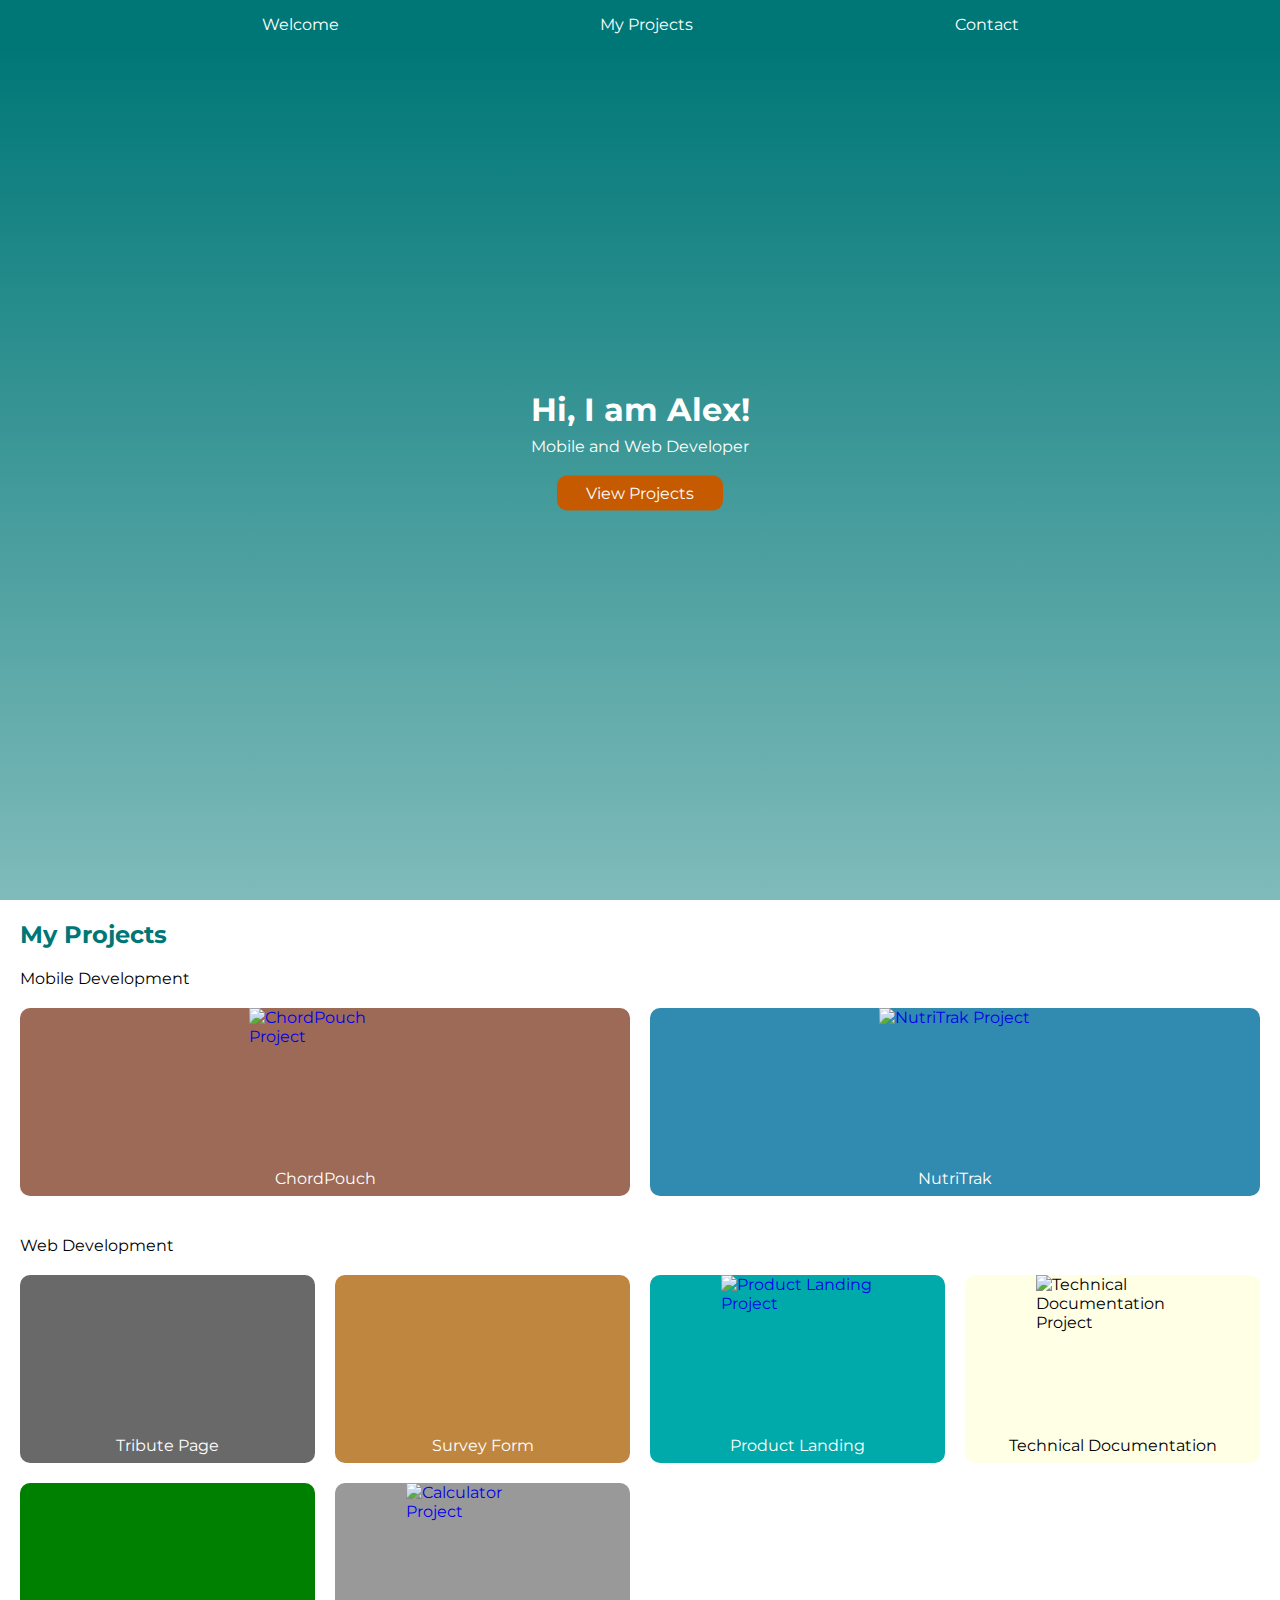
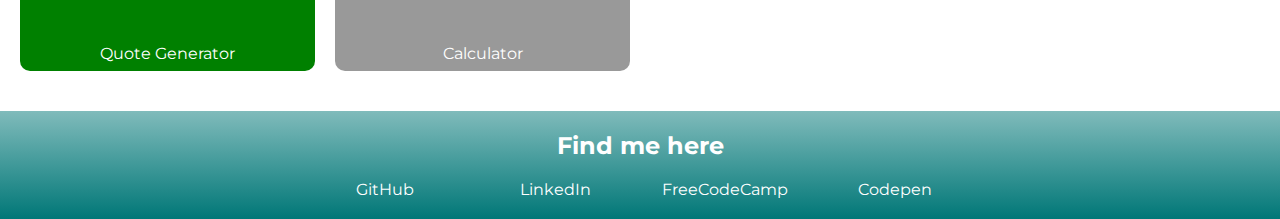
==== index.html @ d2c8f165 "Finished Survey Form" ====
<!DOCTYPE html>
<html>
<head>
	<link rel="stylesheet" href="styles/portfolio.css">
	<link rel="stylesheet" href="https://fonts.googleapis.com/css?family=Montserrat&display=swap">
	<meta name="viewport" content="width=device-width, initial-scale=1">
	<title>Alex - Mobile and Web Developer</title>
</head>
<body>

<!-- NAV BAR -->

	<nav>
		<ul id="nav-ul">
			<li class="nav-li"><a class="nav-a text-white" href="#welcome">Welcome</a></li>
			<li class="nav-li"><a class="nav-a text-white" href="#projects">My Projects</a></li>
			<li class="nav-li"><a class="nav-a text-white" href="#contact">Contact</a></li>
		</ul>
	</nav>

<!-- MAIN -->

	<main>

<!-- WELCOME -->

		<section id="welcome">
			<div id="welcome-box" class="text-center">
				<h1 class="text-white">Hi, I am Alex!</h1>
				<p id="welcome-subtitle" class="text-white">Mobile and Web Developer</p>
				<a id="welcome-button" class="text-white" href="#projects">View Projects</a>
			</div>
		</section>

<!-- PROJECTS -->

		<section id="projects">
			<h2 id="projects-header">My Projects</h2>
			<section>
				<h4 class="projects-subheader">Mobile Development</h4>
				<div class="projects-section">
					<a class="projects-tile" id="chordpouch" target="_blank" href="https://apps.apple.com/us/app/chordpouch/id1476239478?ls=1">
						<img class="center-img" src="https://live.staticflickr.com/65535/49219674846_d15f33db39_o.jpg" alt="ChordPouch Project">
						<p class="text-white text-center">ChordPouch</p>
					</a>
					<a class="projects-tile" id="nutritrak" target="_blank" href="https://apps.apple.com/au/app/nutritrak-nutrition-tracker-and-meal-planner/id1261971181?ls=1">
						<img class="center-img" src="https://live.staticflickr.com/65535/49219192853_fb8498968f_o.jpg" alt="NutriTrak Project">
						<p class="text-white text-center">NutriTrak</p>
					</a>
				</div>
			</section>
			<section>
				<h4 class="projects-subheader">Web Development</h4>
				<div class="projects-section">
					<a class="projects-tile" id="tribute" target="_blank" href="tribute-page.html">
						<div class="fill-img" id="tribute-img"></div>
						<p class="text-white text-center">Tribute Page</p>
					</a>
					<a class="projects-tile" id="survey" target="_blank" href="survey-form.html">
						<div class="fill-img" id="survey-img"></div>
						<p class="text-white text-center">Survey Form</p>
					</a>
					<a class="projects-tile" id="landing" target="_blank" href="https://codepen.io/alexhocking23/full/yLyyPZa/">
						<img class="center-img" src="https://live.staticflickr.com/65535/49222155852_98a49d2c55_o.jpg" alt="Product Landing Project">
						<p class="text-white text-center">Product Landing</p>
					</a>
					<a class="projects-tile" id="documentation" target="_blank" href="https://codepen.io/alexhocking23/full/PowPVPq/">
						<img class="center-img" src="https://live.staticflickr.com/65535/49222595837_65521674ef_o.jpg" alt="Technical Documentation Project">
						<p class="text-center">Technical Documentation</p>
					</a>
					<a class="projects-tile" id="quote" target="_blank" href="https://codepen.io/alexhocking23/full/QWwaJKK/">
						<div class="fill-img" id="quote-img"></div>
						<p class="text-white text-center">Quote Generator</p>
					</a>
					<a class="projects-tile" id="calculator" target="_blank" href="https://codepen.io/alexhocking23/full/RwNBqqQ/">
						<img class="center-img" src="https://live.staticflickr.com/65535/49394027877_2fbbf2b103_o.jpg" alt="Calculator Project">
						<p class="text-white text-center">Calculator</p>
					</a>
				</div>
			</section>
		</section>

<!-- CONTACT -->

		<section id="contact">
			<h2 class="text-white text-center">Find me here</h2>
			<ul id="contact-ul" class="text-center">
				<li><a class="text-white" id="profile-link" href="https://github.com/Alex-MobileApps" target="_blank">GitHub</a></li>
				<li><a class="text-white" href="https://www.linkedin.com/in/alex-hocking-588b09197" target="_blank">LinkedIn</a></li>
				<li><a class="text-white" href="https://www.freecodecamp.org/alexhocking23" target="_blank">FreeCodeCamp</a></li>
				<li><a class="text-white" href="https://codepen.io/alexhocking23" target="_blank">Codepen</a></li>
			</ul>
		</section>
	</main>
</body>
</html>
---- styles/portfolio.css ----
* {
  margin: 0;
  padding: 0;
}

nav {
  background-color: #007777;
  height: 48px;
  left: 0;
  position: fixed;
  right: 0;
  top: 0;
  z-index: 1;
}

#nav-ul {
  -webkit-align-items: center;
  align-items: center;
  -webkit-justify-content: space-evenly;
  -moz-justify-content: space-evenly;
  -o-justify-content: space-evenly;
  justify-content: space-evenly;
  display: flex;
  height: 100%;
}

.nav-li {
  list-style: none;
}

a {
  font-family: "Montserrat", "Avenir", sans-serif;
  font-size: 16px;
  text-decoration: none;
}

#welcome {
  font-family: "Montserrat", "Avenir", sans-serif;
  font-size: 16px;
  background: linear-gradient(180deg, #007777 48px, #80BBBB 100%);
  height: 100vh;
  min-height: 211px;
}

#welcome-box {
  -webkit-transform: translateY(-50%);
  -moz-transform: translateY(-50%);
  -o-transform: translateY(-50%);
  transform: translateY(-50%);
  position: relative;
  top: 50%;
}

h1 {
  font-family: "Montserrat", "Avenir", sans-serif;
  font-size: 32px;
}

#welcome-subtitle {
  margin-top: 0.5em;
}

#welcome-button {
  -webkit-border-radius: 10px;
  -moz-border-radius: 10px;
  -o-border-radius: 10px;
  border-radius: 10px;
  background-color: #C65A00;
  display: block;
  margin: 20px auto 0 auto;
  padding: 0.5em;
  text-decoration: none;
  width: 150px;
}

#welcome-button:hover {
  -webkit-box-shadow: 5px 10px 20px #007777;
  -moz-box-shadow: 5px 10px 20px #007777;
  -o-box-shadow: 5px 10px 20px #007777;
  box-shadow: 5px 10px 20px #007777;
}

#projects {
  margin-top: -48px;
  padding-top: 48px;
}

#projects-header {
  color: #007777;
  margin: 20px 20px 0 20px;
}

h2 {
  font-family: "Montserrat", "Avenir", sans-serif;
  font-size: 24px;
}

.projects-subheader {
  font-family: "Montserrat", "Avenir", sans-serif;
  font-size: 16px;
  font-weight: normal;
  margin: 20px 20px 0 20px;
}

.projects-section {
  display: grid;
  grid-gap: 20px;
  grid-template-columns: repeat(auto-fit, minmax(272px, 1fr));
  margin: 20px 20px 0 20px;
  padding-bottom: 20px;
}

.projects-tile {
  -webkit-border-radius: 10px;
  -moz-border-radius: 10px;
  -o-border-radius: 10px;
  border-radius: 10px;
  display: block;
  overflow: hidden;
}
.projects-tile p {
  padding: 0.5em;
}

.projects-tile:hover {
  -webkit-box-shadow: 5px 10px 20px #696969;
  -moz-box-shadow: 5px 10px 20px #696969;
  -o-box-shadow: 5px 10px 20px #696969;
  box-shadow: 5px 10px 20px #696969;
}

.center-img {
  display: block;
  height: 153px;
  margin: auto;
  width: 153px;
}

.fill-img {
  -webkit-background-size: cover;
  -moz-background-size: cover;
  -o-background-size: cover;
  background-size: cover;
  background-position: center;
  background-repeat: no-repeat;
  height: 153px;
  width: 100%;
}

#chordpouch {
  background-color: #9C6A56;
}

#nutritrak {
  background-color: #318AB0;
}

#tribute {
  background-color: #696969;
}

#tribute-img {
  background-image: url(https://live.staticflickr.com/65535/49220510576_c9b0112f34_o.jpg);
}

#survey {
  background-color: #BF8640;
}

#survey-img {
  background-image: url(https://live.staticflickr.com/65535/49220510671_316c4e40ca_o.jpg);
}

#documentation {
  background-color: #FFFFE6;
  color: black;
}

#landing {
  background-color: #00AAAA;
}

#quote {
  background-color: green;
}

#quote-img {
  background-image: url(https://live.staticflickr.com/65535/49393703856_672c3a7ef8_o.jpg);
}

#calculator {
  background-color: #999999;
}

#contact {
  background: linear-gradient(0deg, #007777 0%, #80BBBB 100%);
  margin-top: 20px;
  padding: 20px;
}

#contact-ul {
  -webkit-justify-content: center;
  -moz-justify-content: center;
  -o-justify-content: center;
  justify-content: center;
  display: grid;
  grid-gap: 20px;
  grid-template-columns: repeat(auto-fit, 150px);
  list-style: none;
  margin-top: 20px;
}

.text-white {
  color: white;
}

.text-center {
  text-align: center;
}

@media screen and (max-width: 367px) {
  .projects-section {
    grid-template-columns: calc(100vw - 40px);
  }
}

/*# sourceMappingURL=portfolio.css.map */
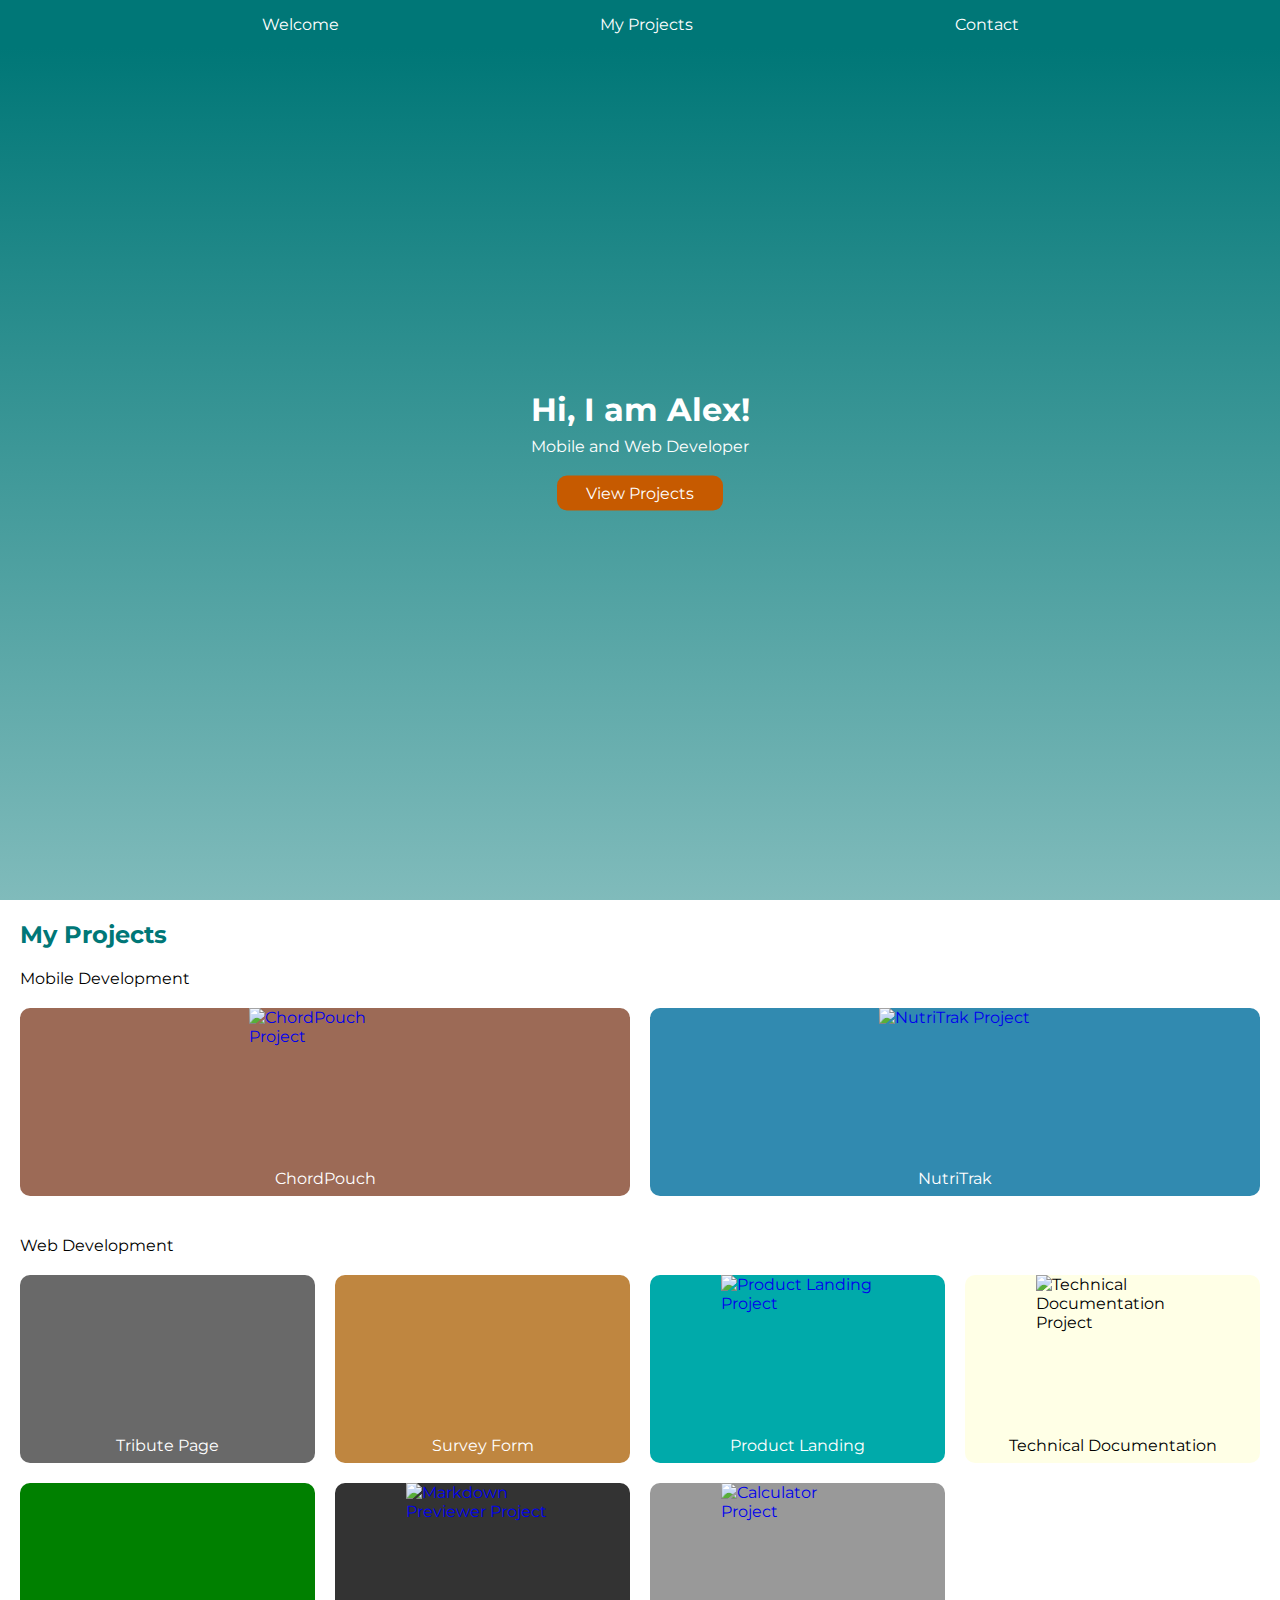
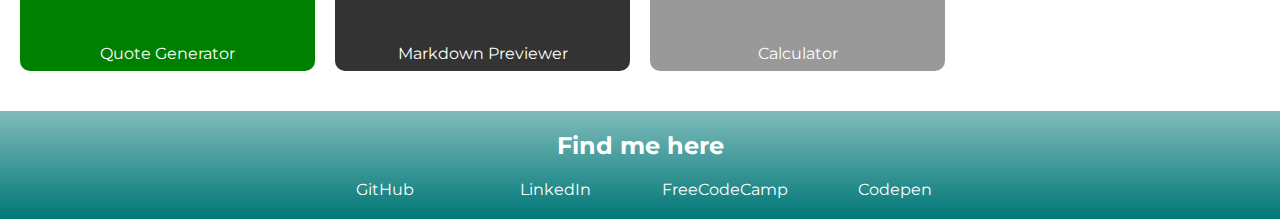
==== commit 435159ea: "Added Markdown and more Mixins" ====
--- a/index.html
+++ b/index.html
@@ -60,19 +60,23 @@
 						<div class="fill-img" id="survey-img"></div>
 						<p class="text-white text-center">Survey Form</p>
 					</a>
-					<a class="projects-tile" id="landing" target="_blank" href="https://codepen.io/alexhocking23/full/yLyyPZa/">
+					<a class="projects-tile" id="landing" target="_blank" href="product-landing.html">
 						<img class="center-img" src="https://live.staticflickr.com/65535/49222155852_98a49d2c55_o.jpg" alt="Product Landing Project">
 						<p class="text-white text-center">Product Landing</p>
 					</a>
-					<a class="projects-tile" id="documentation" target="_blank" href="https://codepen.io/alexhocking23/full/PowPVPq/">
+					<a class="projects-tile" id="documentation" target="_blank" href="technical-documentation.html">
 						<img class="center-img" src="https://live.staticflickr.com/65535/49222595837_65521674ef_o.jpg" alt="Technical Documentation Project">
 						<p class="text-center">Technical Documentation</p>
 					</a>
-					<a class="projects-tile" id="quote" target="_blank" href="https://codepen.io/alexhocking23/full/QWwaJKK/">
+					<a class="projects-tile" id="quote" target="_blank" href="quote-machine.html">
 						<div class="fill-img" id="quote-img"></div>
 						<p class="text-white text-center">Quote Generator</p>
 					</a>
-					<a class="projects-tile" id="calculator" target="_blank" href="https://codepen.io/alexhocking23/full/RwNBqqQ/">
+					<a class="projects-tile" id="markdown" target="_blank" href="markdown-previewer.html">
+						<img class="center-img" src="https://live.staticflickr.com/65535/49463985162_5c59941fe9_o.jpg" alt="Markdown Previewer Project">
+						<p class="text-white text-center">Markdown Previewer</p>
+					</a>
+					<a class="projects-tile" id="calculator" target="_blank" href="calculator.html">
 						<img class="center-img" src="https://live.staticflickr.com/65535/49394027877_2fbbf2b103_o.jpg" alt="Calculator Project">
 						<p class="text-white text-center">Calculator</p>
 					</a>
--- a/styles/portfolio.css
+++ b/styles/portfolio.css
@@ -188,6 +188,10 @@
   background-image: url(https://live.staticflickr.com/65535/49393703856_672c3a7ef8_o.jpg);
 }
 
+#markdown {
+  background-color: #333333;
+}
+
 #calculator {
   background-color: #999999;
 }
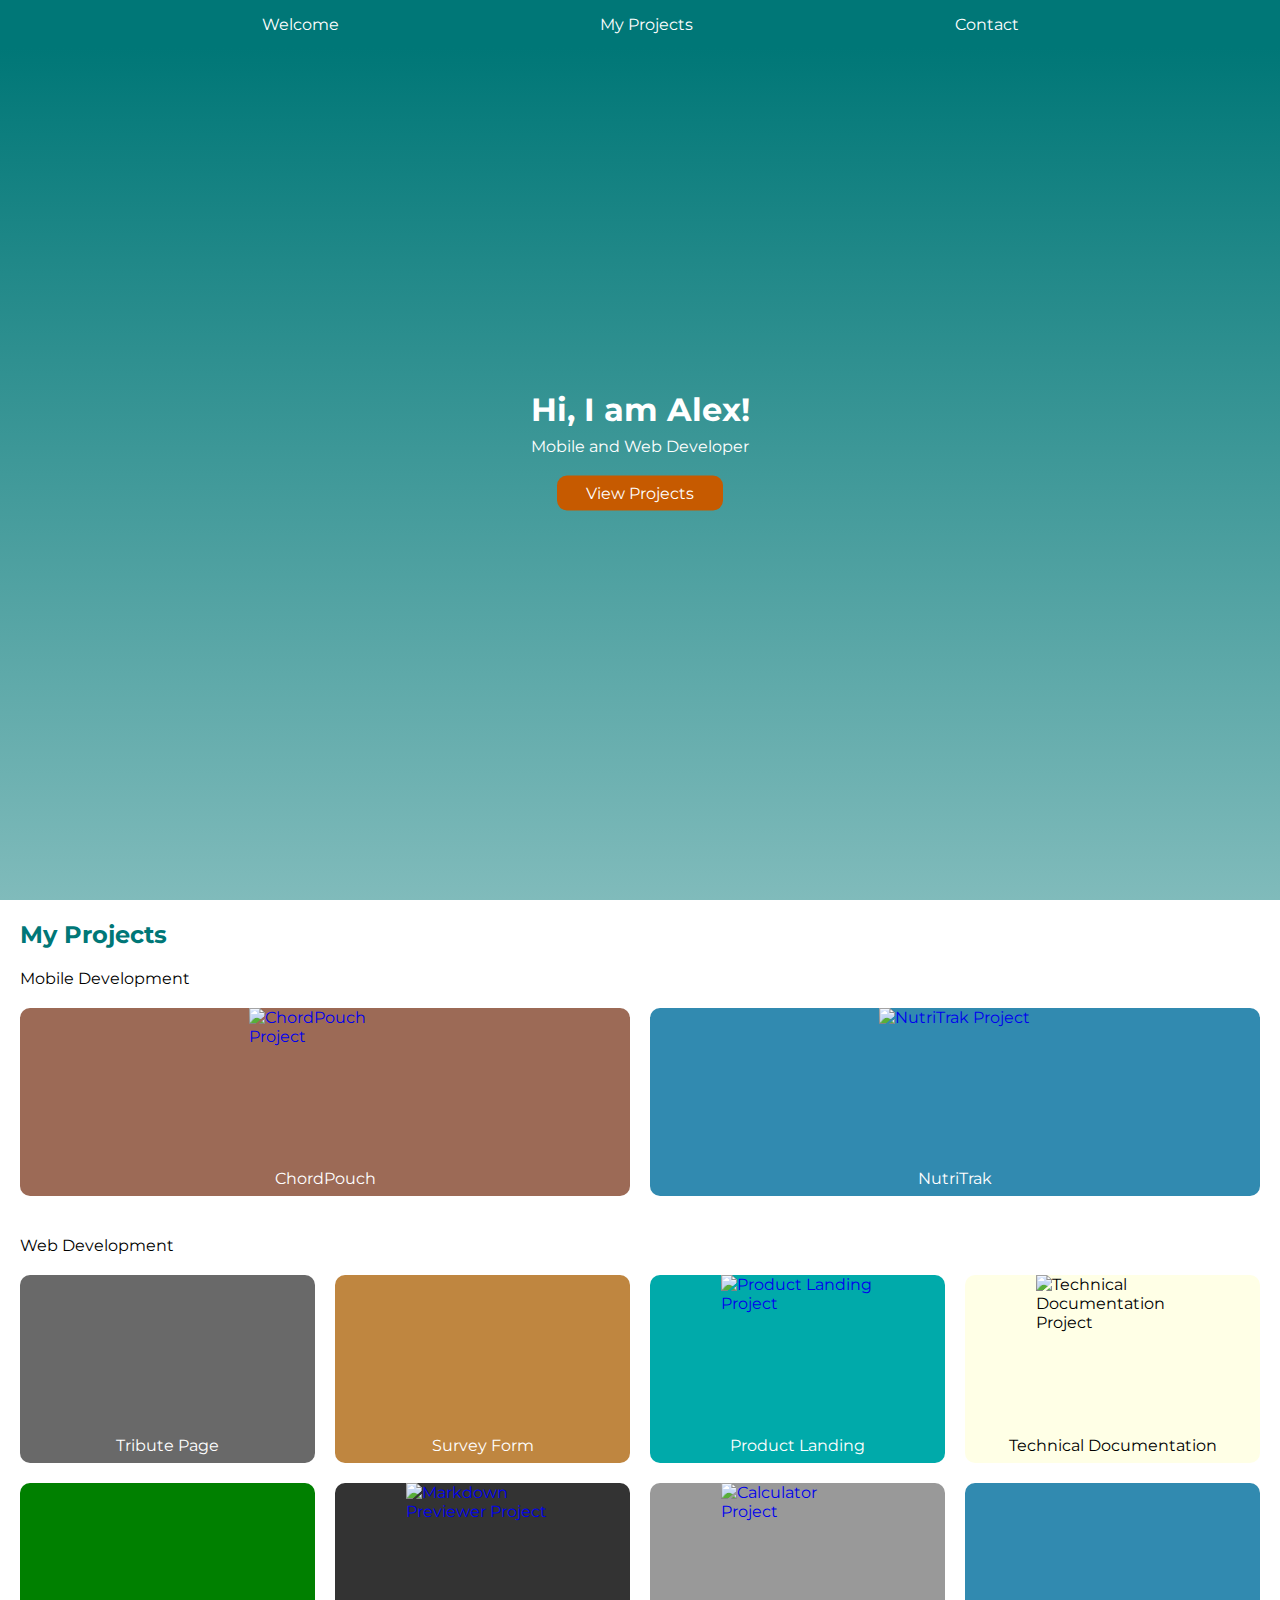
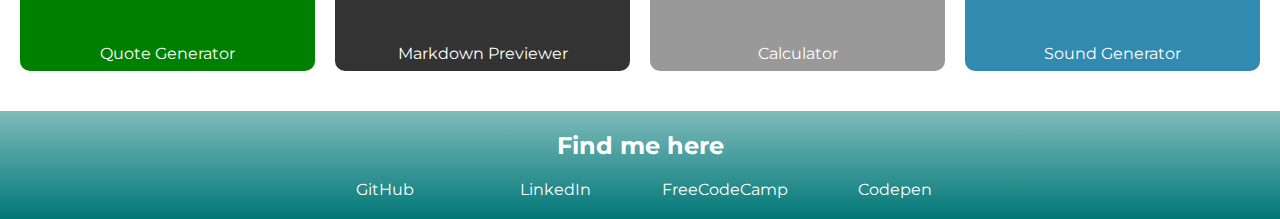
==== commit 2b141fc1: "Added Drum Machine" ====
--- a/index.html
+++ b/index.html
@@ -80,6 +80,10 @@
 						<img class="center-img" src="https://live.staticflickr.com/65535/49394027877_2fbbf2b103_o.jpg" alt="Calculator Project">
 						<p class="text-white text-center">Calculator</p>
 					</a>
+					<a class="projects-tile" id="sound" target="_blank" href="sound-generator.html">
+						<div class="fill-img" id="sound-img"></div>
+						<p class="text-white text-center">Sound Generator</p>
+					</a>
 				</div>
 			</section>
 		</section>
--- a/styles/portfolio.css
+++ b/styles/portfolio.css
@@ -196,6 +196,14 @@
   background-color: #999999;
 }
 
+#sound {
+  background-color: #318AB0;
+}
+
+#sound-img {
+  background-image: url(https://live.staticflickr.com/65535/49490410033_5c42152cb7_o.jpg);
+}
+
 #contact {
   background: linear-gradient(0deg, #007777 0%, #80BBBB 100%);
   margin-top: 20px;
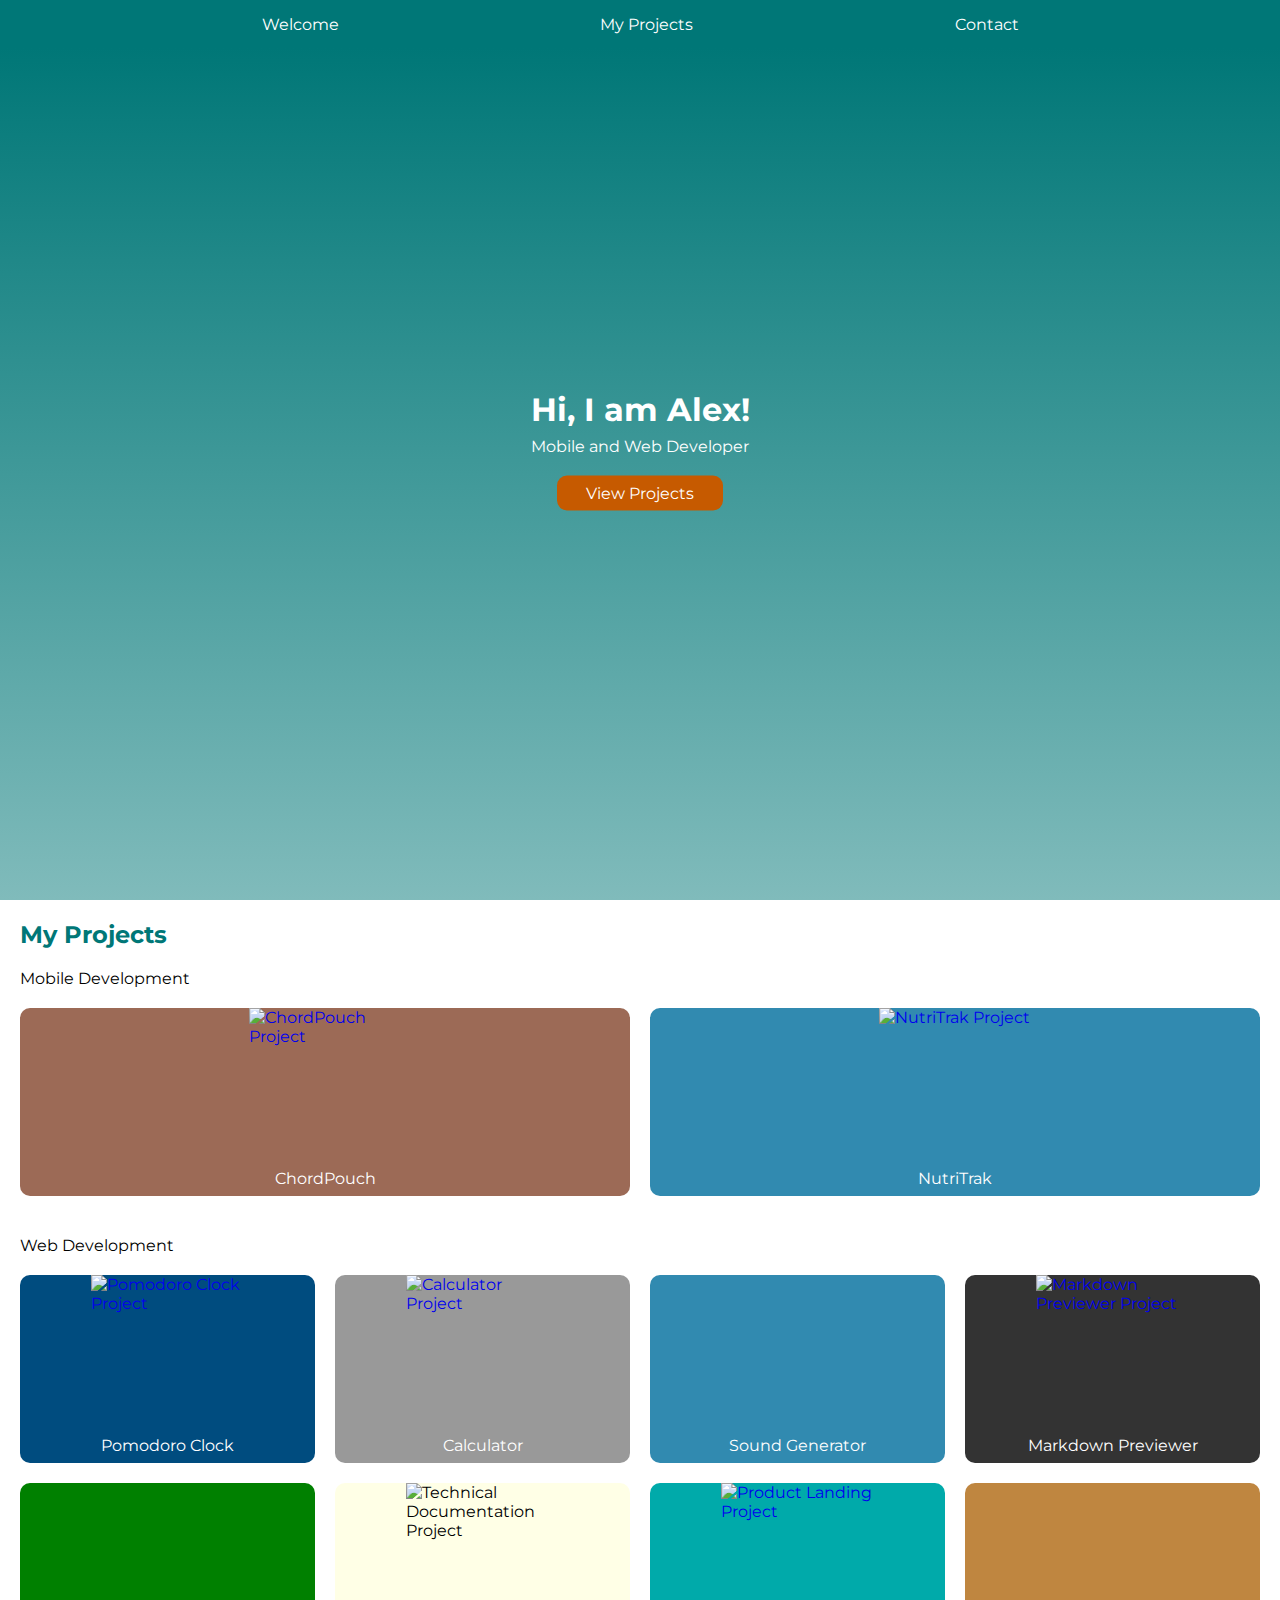
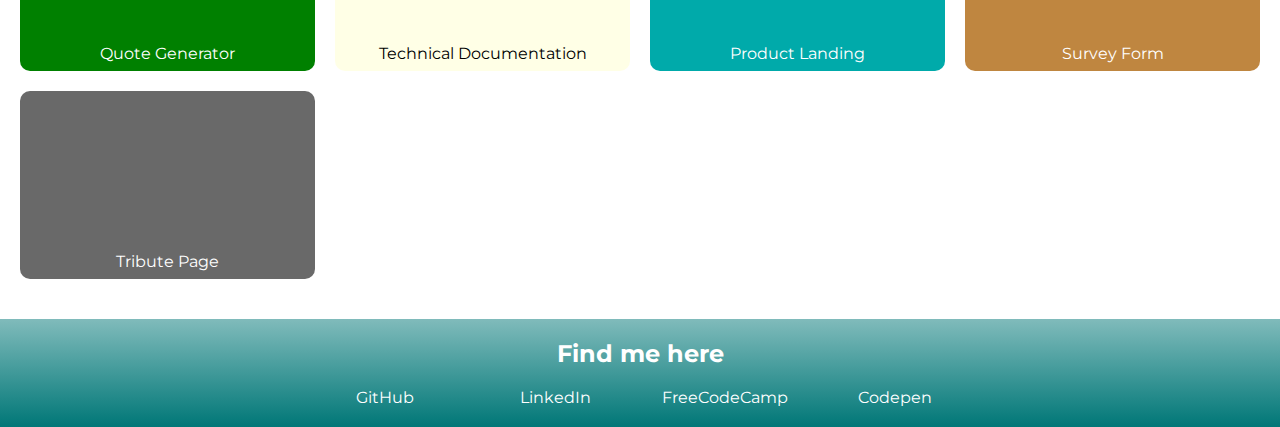
==== commit f4e937fd: "Added Pomodoro and changed project orders" ====
--- a/index.html
+++ b/index.html
@@ -52,29 +52,9 @@
 			<section>
 				<h4 class="projects-subheader">Web Development</h4>
 				<div class="projects-section">
-					<a class="projects-tile" id="tribute" target="_blank" href="tribute-page.html">
-						<div class="fill-img" id="tribute-img"></div>
-						<p class="text-white text-center">Tribute Page</p>
-					</a>
-					<a class="projects-tile" id="survey" target="_blank" href="survey-form.html">
-						<div class="fill-img" id="survey-img"></div>
-						<p class="text-white text-center">Survey Form</p>
-					</a>
-					<a class="projects-tile" id="landing" target="_blank" href="product-landing.html">
-						<img class="center-img" src="https://live.staticflickr.com/65535/49222155852_98a49d2c55_o.jpg" alt="Product Landing Project">
-						<p class="text-white text-center">Product Landing</p>
-					</a>
-					<a class="projects-tile" id="documentation" target="_blank" href="technical-documentation.html">
-						<img class="center-img" src="https://live.staticflickr.com/65535/49222595837_65521674ef_o.jpg" alt="Technical Documentation Project">
-						<p class="text-center">Technical Documentation</p>
-					</a>
-					<a class="projects-tile" id="quote" target="_blank" href="quote-machine.html">
-						<div class="fill-img" id="quote-img"></div>
-						<p class="text-white text-center">Quote Generator</p>
-					</a>
-					<a class="projects-tile" id="markdown" target="_blank" href="markdown-previewer.html">
-						<img class="center-img" src="https://live.staticflickr.com/65535/49463985162_5c59941fe9_o.jpg" alt="Markdown Previewer Project">
-						<p class="text-white text-center">Markdown Previewer</p>
+					<a class="projects-tile" id="pomodoro" target="_blank" href="pomodoro-clock.html">
+						<img class="center-img" src="https://live.staticflickr.com/65535/49507989977_70c4c0dae1_o.jpg" alt="Pomodoro Clock Project">
+						<p class="text-white text-center">Pomodoro Clock</p>
 					</a>
 					<a class="projects-tile" id="calculator" target="_blank" href="calculator.html">
 						<img class="center-img" src="https://live.staticflickr.com/65535/49394027877_2fbbf2b103_o.jpg" alt="Calculator Project">
@@ -83,6 +63,30 @@
 					<a class="projects-tile" id="sound" target="_blank" href="sound-generator.html">
 						<div class="fill-img" id="sound-img"></div>
 						<p class="text-white text-center">Sound Generator</p>
+					</a>
+					<a class="projects-tile" id="markdown" target="_blank" href="markdown-previewer.html">
+						<img class="center-img" src="https://live.staticflickr.com/65535/49463985162_5c59941fe9_o.jpg" alt="Markdown Previewer Project">
+						<p class="text-white text-center">Markdown Previewer</p>
+					</a>
+					<a class="projects-tile" id="quote" target="_blank" href="quote-machine.html">
+						<div class="fill-img" id="quote-img"></div>
+						<p class="text-white text-center">Quote Generator</p>
+					</a>
+					<a class="projects-tile" id="documentation" target="_blank" href="technical-documentation.html">
+						<img class="center-img" src="https://live.staticflickr.com/65535/49222595837_65521674ef_o.jpg" alt="Technical Documentation Project">
+						<p class="text-center">Technical Documentation</p>
+					</a>
+					<a class="projects-tile" id="landing" target="_blank" href="product-landing.html">
+						<img class="center-img" src="https://live.staticflickr.com/65535/49222155852_98a49d2c55_o.jpg" alt="Product Landing Project">
+						<p class="text-white text-center">Product Landing</p>
+					</a>
+					<a class="projects-tile" id="survey" target="_blank" href="survey-form.html">
+						<div class="fill-img" id="survey-img"></div>
+						<p class="text-white text-center">Survey Form</p>
+					</a>
+					<a class="projects-tile" id="tribute" target="_blank" href="tribute-page.html">
+						<div class="fill-img" id="tribute-img"></div>
+						<p class="text-white text-center">Tribute Page</p>
 					</a>
 				</div>
 			</section>
@@ -95,8 +99,8 @@
 			<ul id="contact-ul" class="text-center">
 				<li><a class="text-white" id="profile-link" href="https://github.com/Alex-MobileApps" target="_blank">GitHub</a></li>
 				<li><a class="text-white" href="https://www.linkedin.com/in/alex-hocking-588b09197" target="_blank">LinkedIn</a></li>
-				<li><a class="text-white" href="https://www.freecodecamp.org/alexhocking23" target="_blank">FreeCodeCamp</a></li>
-				<li><a class="text-white" href="https://codepen.io/alexhocking23" target="_blank">Codepen</a></li>
+				<li><a class="text-white" href="https://www.freecodecamp.org/alex-mobileapps" target="_blank">FreeCodeCamp</a></li>
+				<li><a class="text-white" href="https://codepen.io/alex-mobileapps" target="_blank">Codepen</a></li>
 			</ul>
 		</section>
 	</main>
--- a/styles/portfolio.css
+++ b/styles/portfolio.css
@@ -155,20 +155,32 @@
   background-color: #318AB0;
 }
 
-#tribute {
-  background-color: #696969;
-}
-
-#tribute-img {
-  background-image: url(https://live.staticflickr.com/65535/49220510576_c9b0112f34_o.jpg);
-}
-
-#survey {
-  background-color: #BF8640;
-}
-
-#survey-img {
-  background-image: url(https://live.staticflickr.com/65535/49220510671_316c4e40ca_o.jpg);
+#pomodoro {
+  background-color: #004C7F;
+}
+
+#calculator {
+  background-color: #999999;
+}
+
+#sound {
+  background-color: #318AB0;
+}
+
+#sound-img {
+  background-image: url(https://live.staticflickr.com/65535/49490410033_5c42152cb7_o.jpg);
+}
+
+#markdown {
+  background-color: #333333;
+}
+
+#quote {
+  background-color: green;
+}
+
+#quote-img {
+  background-image: url(https://live.staticflickr.com/65535/49393703856_672c3a7ef8_o.jpg);
 }
 
 #documentation {
@@ -180,28 +192,20 @@
   background-color: #00AAAA;
 }
 
-#quote {
-  background-color: green;
-}
-
-#quote-img {
-  background-image: url(https://live.staticflickr.com/65535/49393703856_672c3a7ef8_o.jpg);
-}
-
-#markdown {
-  background-color: #333333;
-}
-
-#calculator {
-  background-color: #999999;
-}
-
-#sound {
-  background-color: #318AB0;
-}
-
-#sound-img {
-  background-image: url(https://live.staticflickr.com/65535/49490410033_5c42152cb7_o.jpg);
+#survey {
+  background-color: #BF8640;
+}
+
+#survey-img {
+  background-image: url(https://live.staticflickr.com/65535/49220510671_316c4e40ca_o.jpg);
+}
+
+#tribute {
+  background-color: #696969;
+}
+
+#tribute-img {
+  background-image: url(https://live.staticflickr.com/65535/49220510576_c9b0112f34_o.jpg);
 }
 
 #contact {
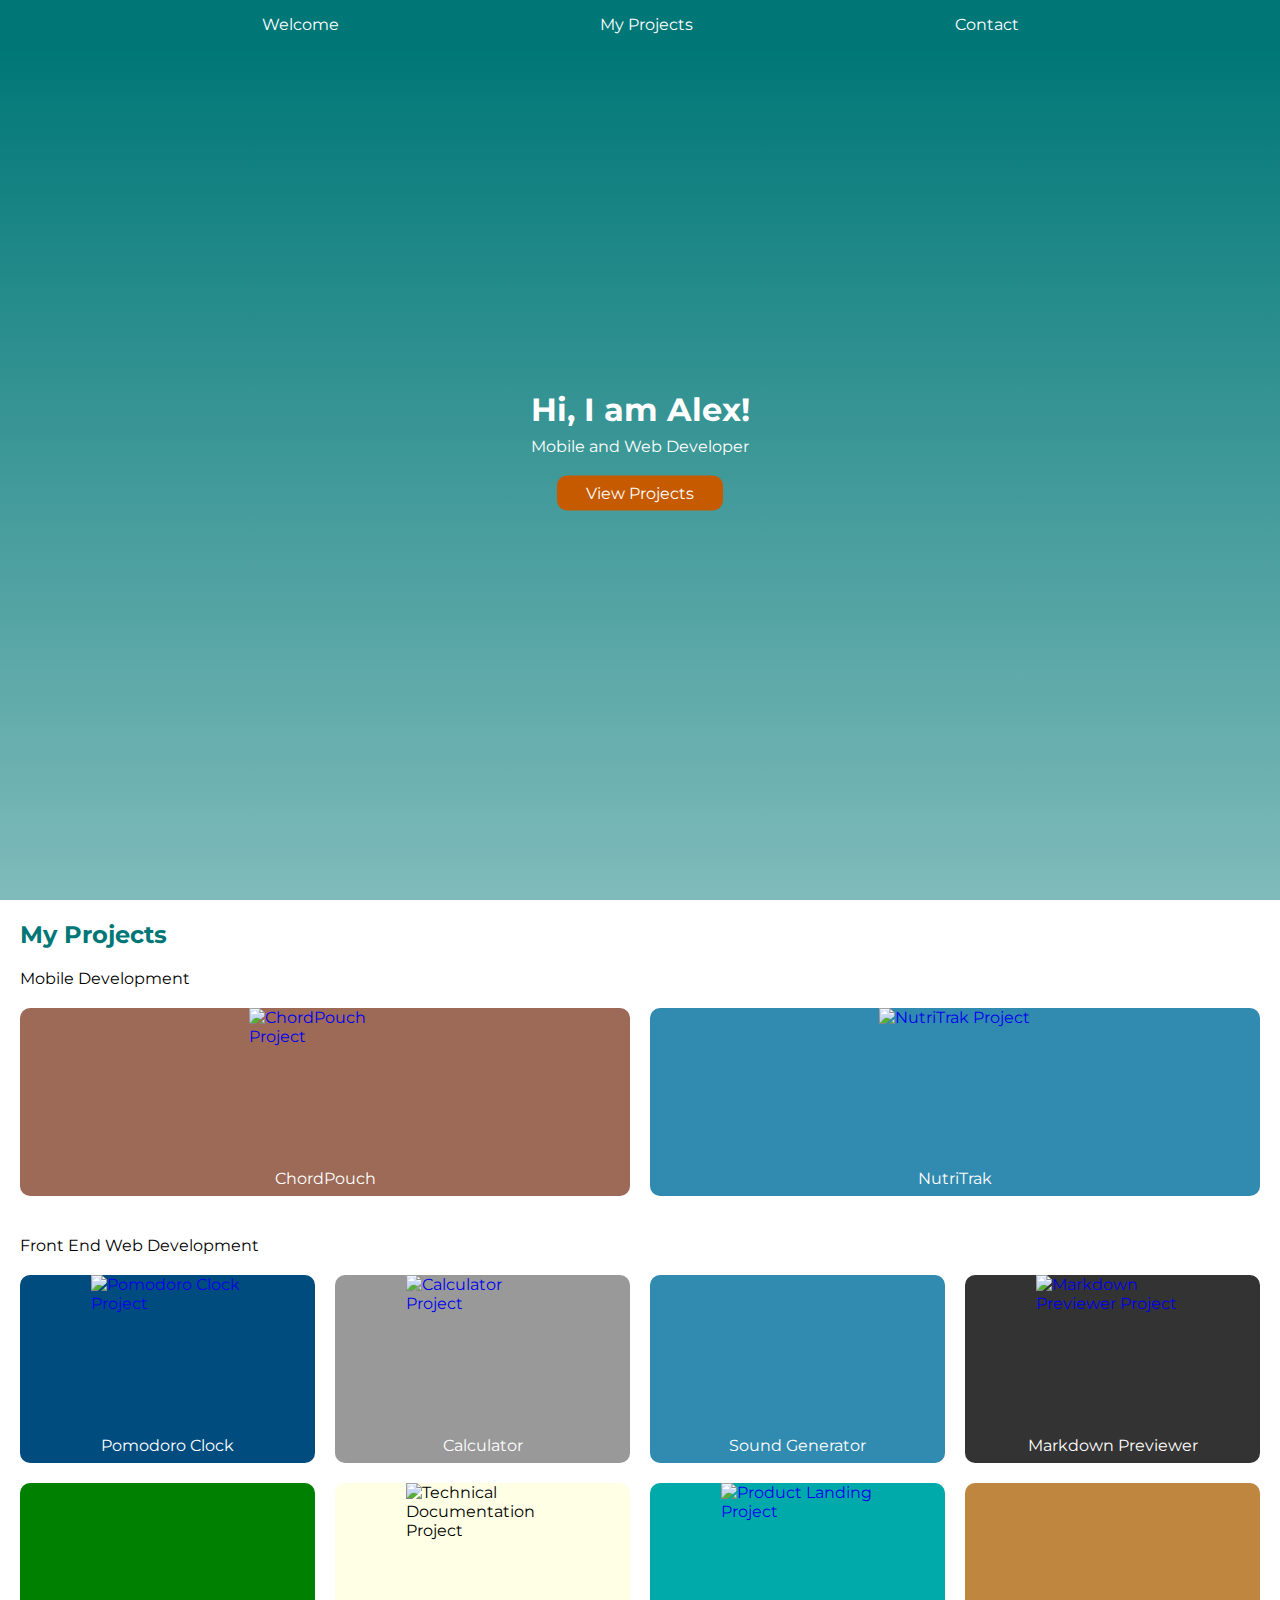
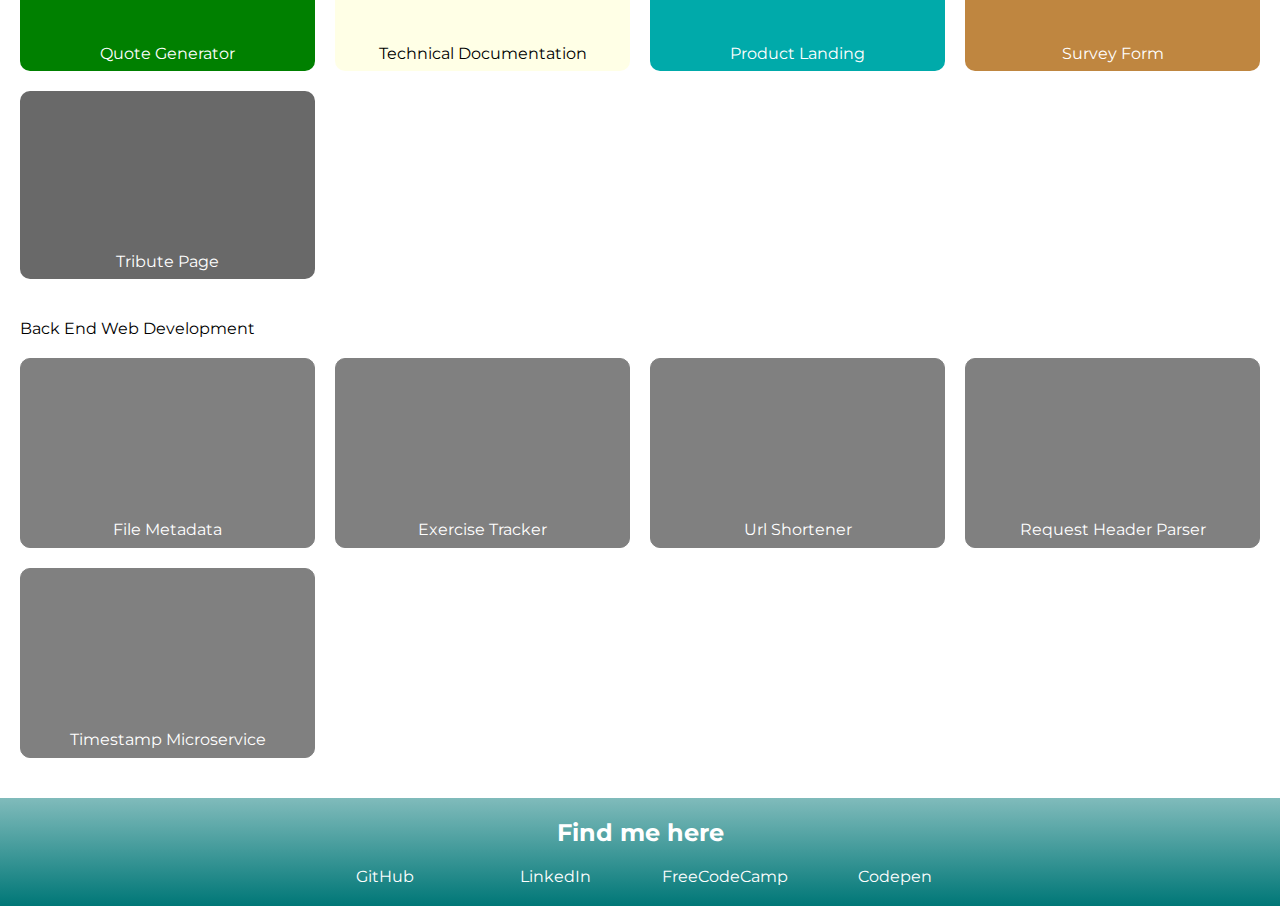
==== commit 2f2bfd2a: "Added backend projects" ====
--- a/index.html
+++ b/index.html
@@ -50,7 +50,7 @@
 				</div>
 			</section>
 			<section>
-				<h4 class="projects-subheader">Web Development</h4>
+				<h4 class="projects-subheader">Front End Web Development</h4>
 				<div class="projects-section">
 					<a class="projects-tile" id="pomodoro" target="_blank" href="pomodoro-clock.html">
 						<img class="center-img" src="https://live.staticflickr.com/65535/49507989977_70c4c0dae1_o.jpg" alt="Pomodoro Clock Project">
@@ -90,6 +90,31 @@
 					</a>
 				</div>
 			</section>
+			<section>
+				<h4 class="projects-subheader">Back End Web Development</h4>
+				<div class="projects-section">
+					<a class="projects-tile" id="file-metadata" target="_blank" href="https://humorous-beryl-whitefish.glitch.me/">
+						<div class="fill-img" id="file-metadata-img"></div>
+						<p class="text-white text-center">File Metadata</p>
+					</a>
+					<a class="projects-tile" id="exercise-tracker" target="_blank" href="https://stealth-hammerhead-mapusaurus.glitch.me/">
+						<div class="fill-img" id="exercise-tracker-img"></div>
+						<p class="text-white text-center">Exercise Tracker</p>
+					</a>
+					<a class="projects-tile" id="url-shortener" target="_blank" href="https://kaput-navy-crowd.glitch.me/">
+						<div class="fill-img" id="url-shortener-img"></div>
+						<p class="text-white text-center">Url Shortener</p>
+					</a>
+					<a class="projects-tile" id="header-parser" target="_blank" href="https://tricolor-fan-effect.glitch.me">
+						<div class="fill-img" id="header-parser-img"></div>
+						<p class="text-white text-center">Request Header Parser</p>
+					</a>
+					<a class="projects-tile" id="timestamp" target="_blank" href="https://relic-cerulean-marble.glitch.me">
+						<div class="fill-img" id="timestamp-img"></div>
+						<p class="text-white text-center">Timestamp Microservice</p>
+					</a>
+				</div>
+			</section>
 		</section>
 
 <!-- CONTACT -->
--- a/styles/portfolio.css
+++ b/styles/portfolio.css
@@ -208,6 +208,31 @@
   background-image: url(https://live.staticflickr.com/65535/49220510576_c9b0112f34_o.jpg);
 }
 
+#file-metadata, #exercise-tracker, #url-shortener, #header-parser, #timestamp {
+  border: 1px solid gray;
+  background-color: gray;
+}
+
+#file-metadata-img {
+  background-image: url(https://live.staticflickr.com/65535/49905130211_9a1e6f8ab4_o.jpg);
+}
+
+#exercise-tracker-img {
+  background-image: url(https://live.staticflickr.com/65535/49905130276_6308595ba5_o.jpg);
+}
+
+#url-shortener-img {
+  background-image: url(https://live.staticflickr.com/65535/49905430632_d06a7f03c9_o.jpg);
+}
+
+#header-parser-img {
+  background-image: url(https://live.staticflickr.com/65535/49904614908_a7baf3b497_o.jpg);
+}
+
+#timestamp-img {
+  background-image: url(https://live.staticflickr.com/65535/49904614888_510da4ae2e_o.jpg);
+}
+
 #contact {
   background: linear-gradient(0deg, #007777 0%, #80BBBB 100%);
   margin-top: 20px;
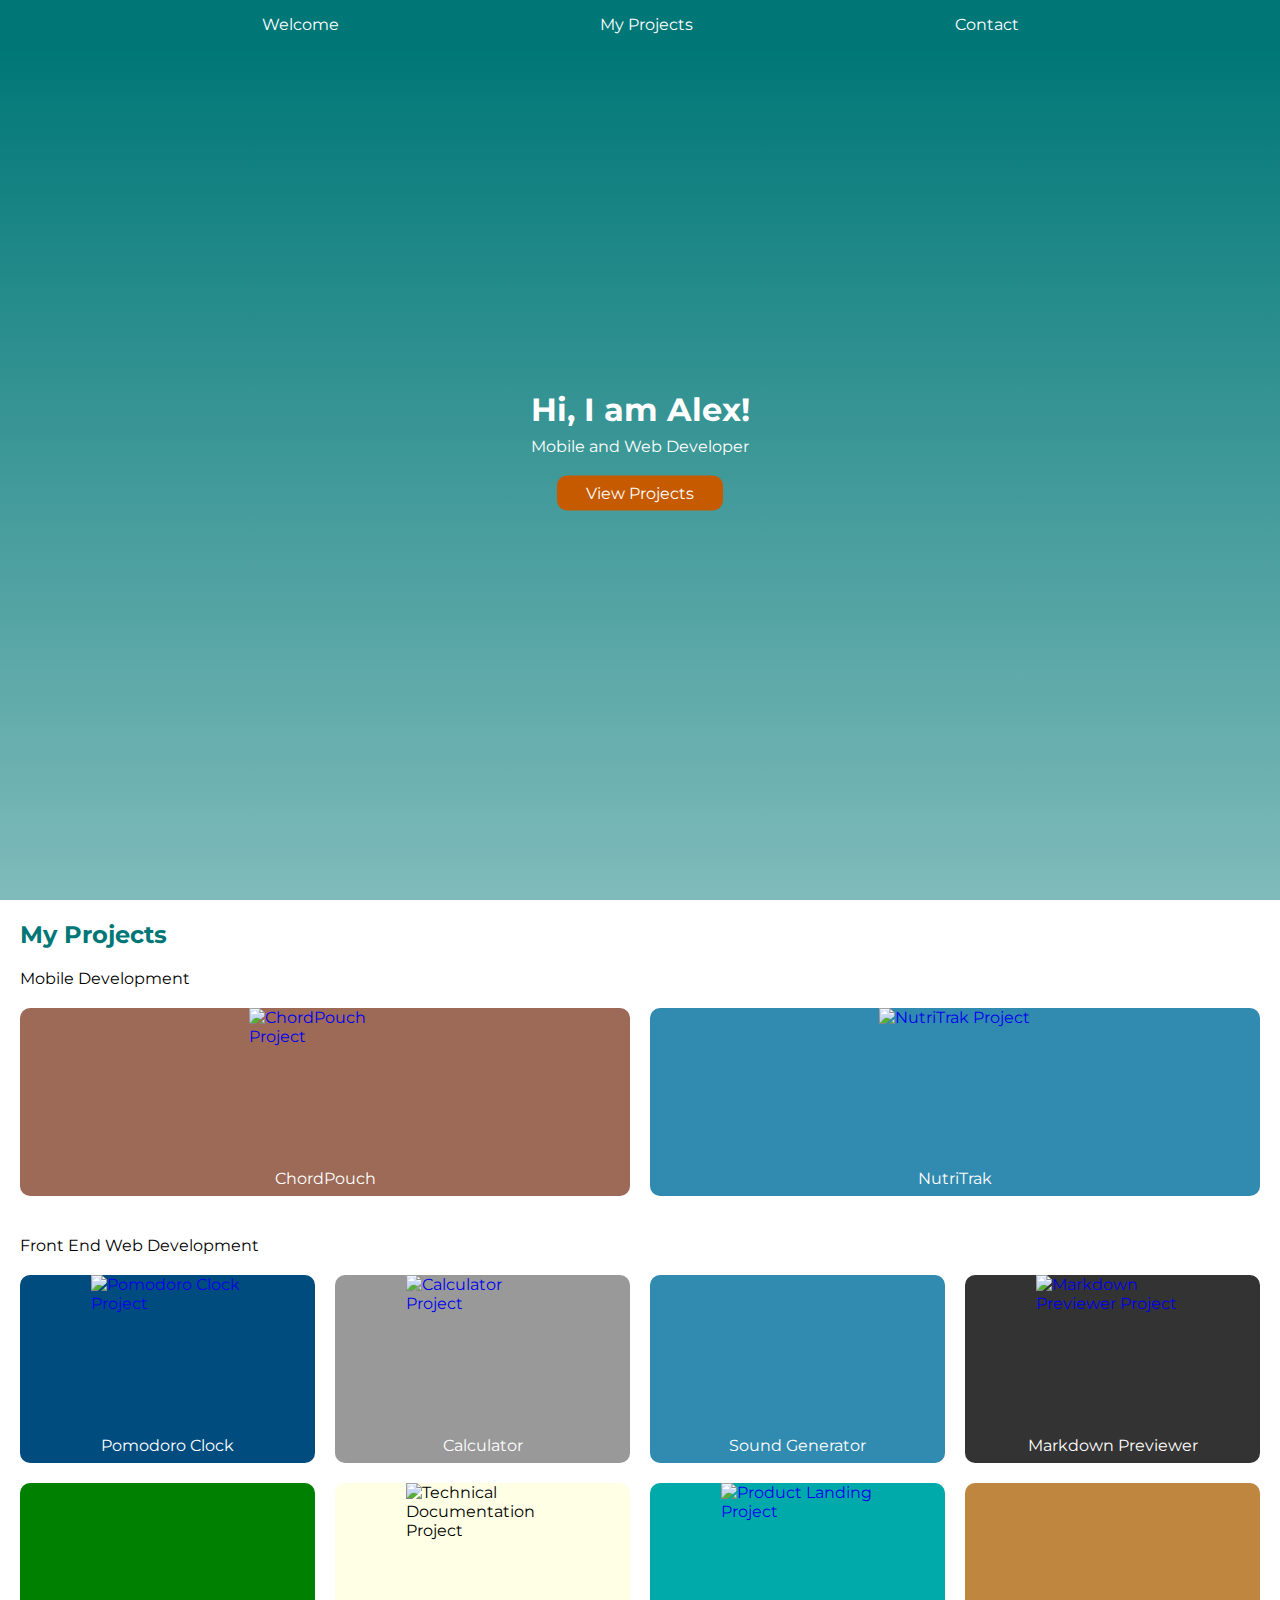
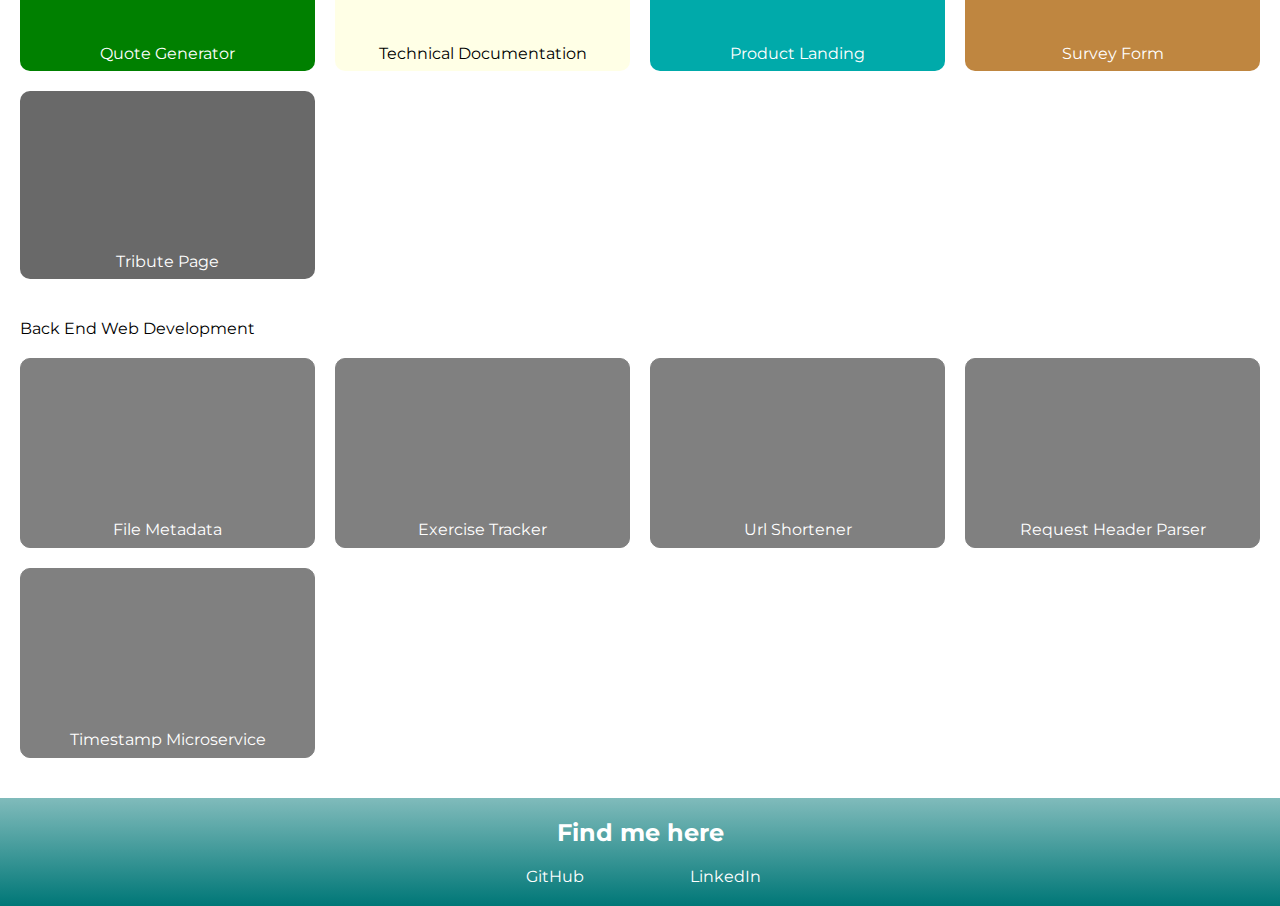
==== commit 5d268844: "updated contact" ====
--- a/index.html
+++ b/index.html
@@ -124,8 +124,6 @@
 			<ul id="contact-ul" class="text-center">
 				<li><a class="text-white" id="profile-link" href="https://github.com/Alex-MobileApps" target="_blank">GitHub</a></li>
 				<li><a class="text-white" href="https://www.linkedin.com/in/alex-hocking-588b09197" target="_blank">LinkedIn</a></li>
-				<li><a class="text-white" href="https://www.freecodecamp.org/alex-mobileapps" target="_blank">FreeCodeCamp</a></li>
-				<li><a class="text-white" href="https://codepen.io/alex-mobileapps" target="_blank">Codepen</a></li>
 			</ul>
 		</section>
 	</main>
